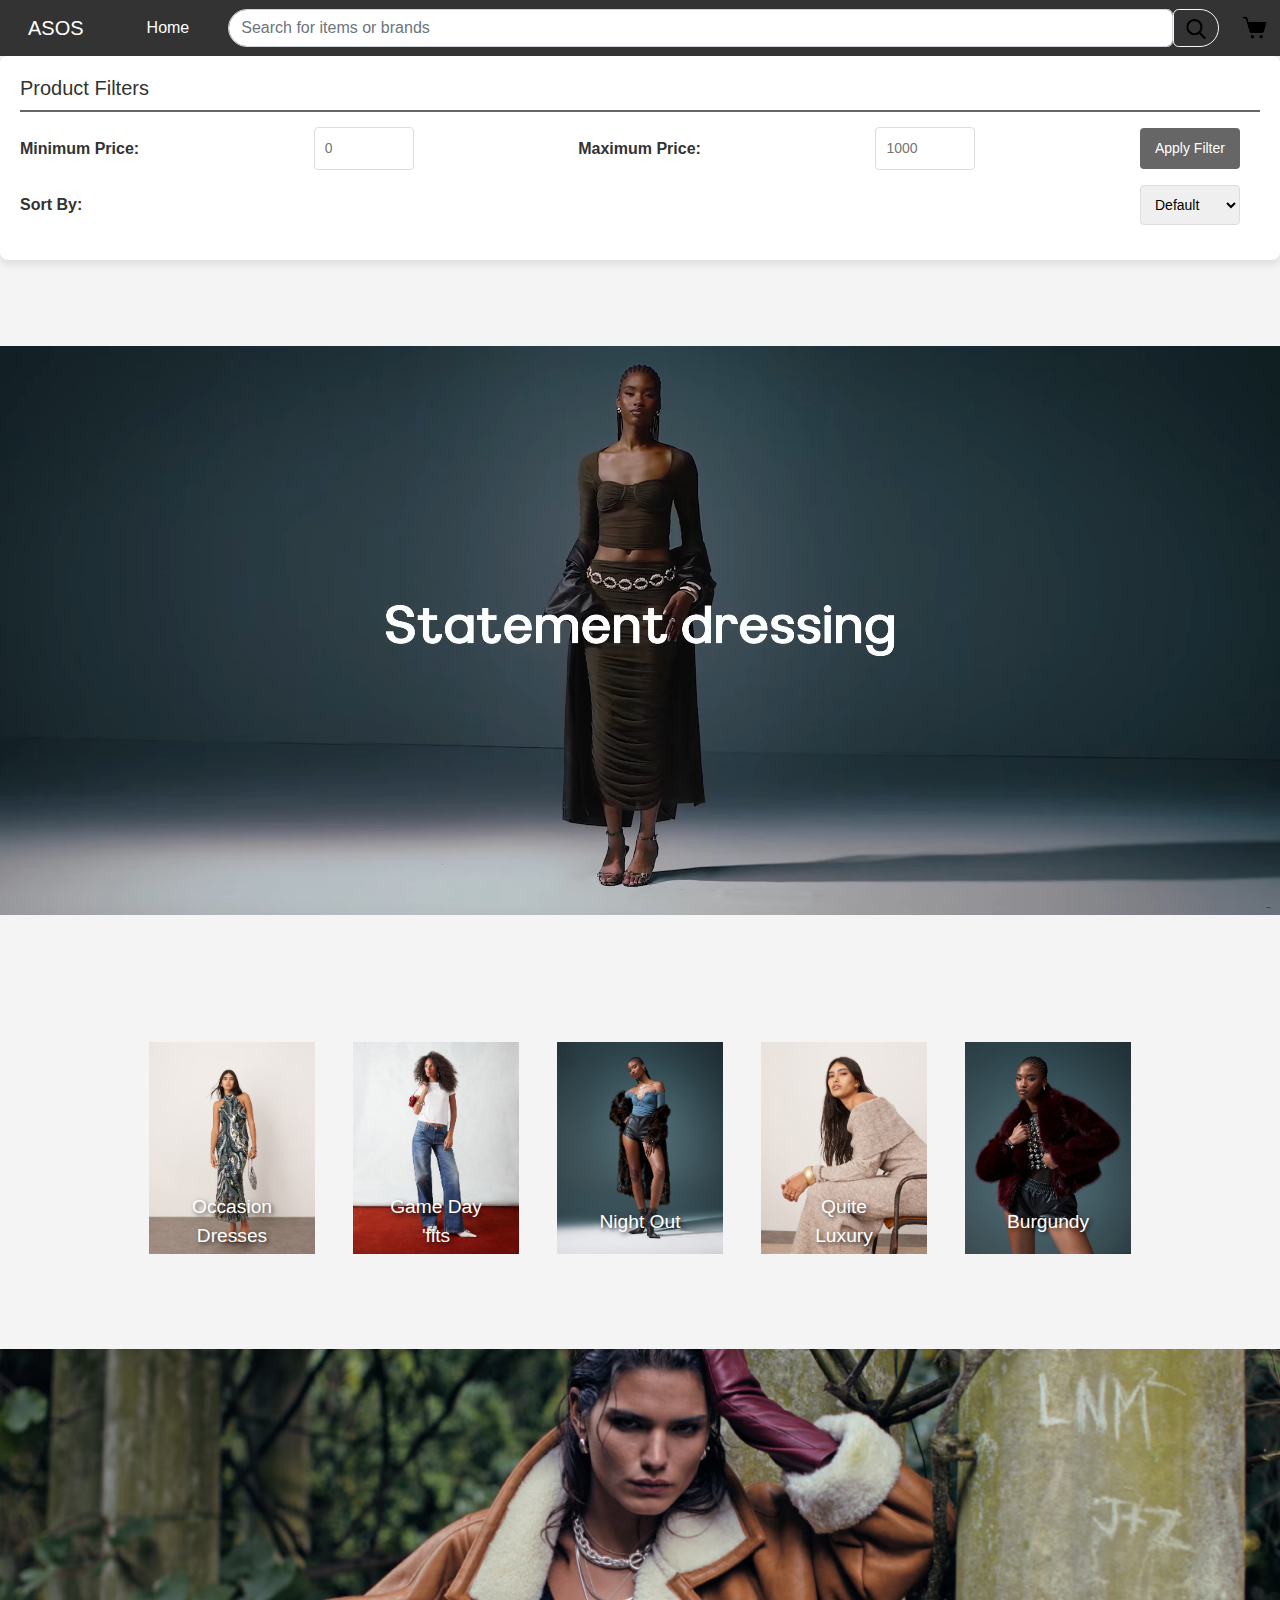
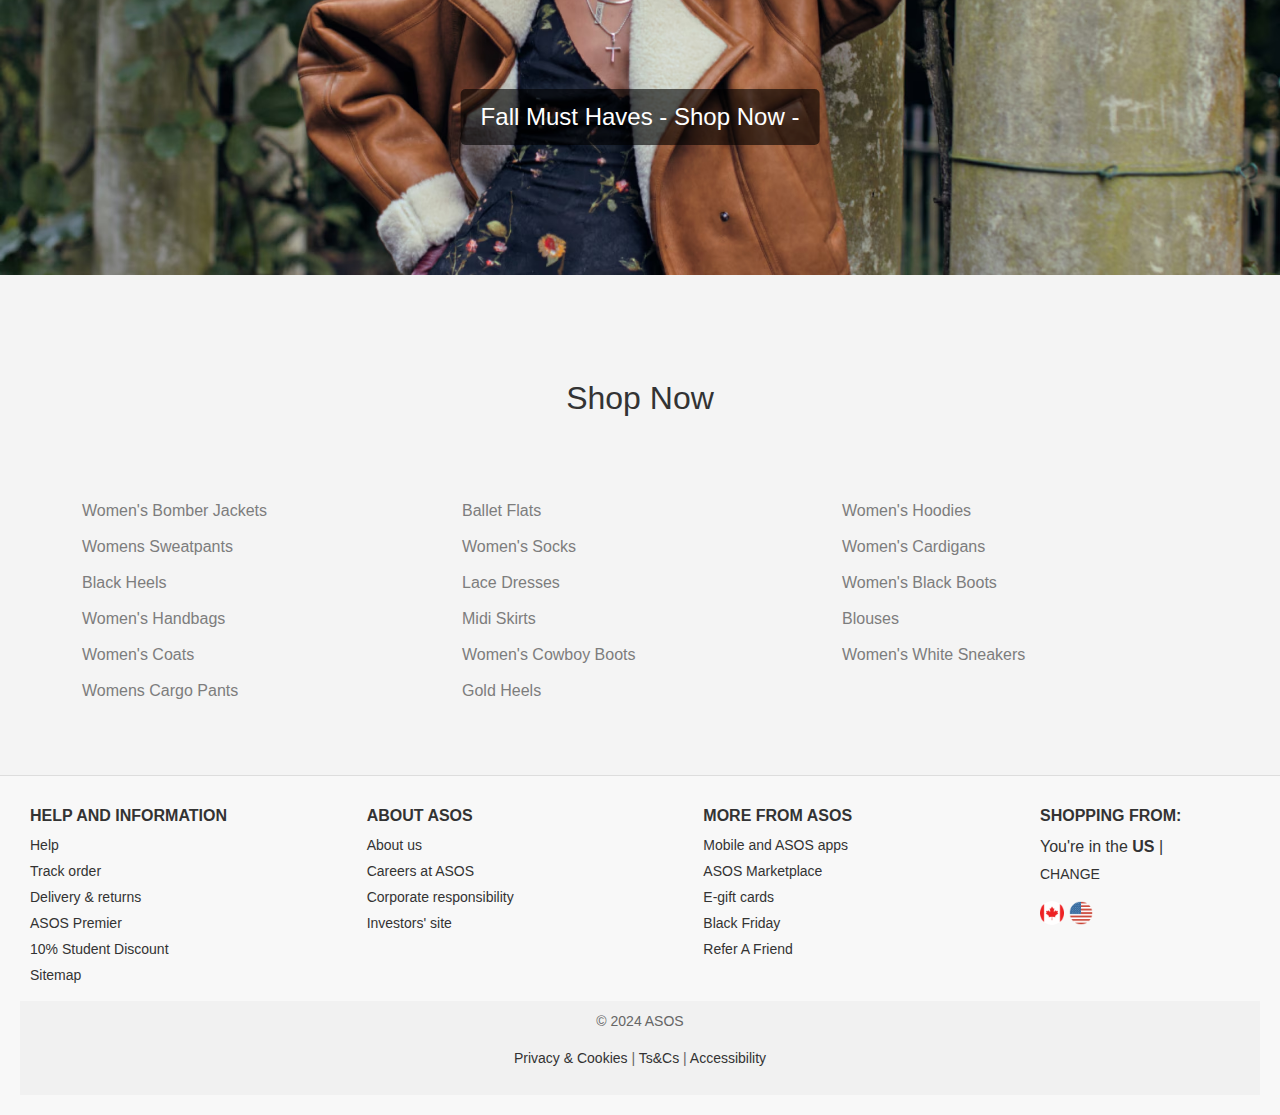
==== index.html @ 6442ac62 "first commit" ====
<!DOCTYPE html>
<html lang="en">

<head>
    <meta charset="UTF-8">
    <meta name="viewport" content="width=device-width, initial-scale=1.0">
    <title>ASOS</title>
    <link rel="stylesheet" href="bootstrap-5.2.3-dist/bootstrap-5.2.3-dist/css/bootstrap.rtl.css">
    <link rel="stylesheet" href="bootstrap-5.2.3-dist/bootstrap-5.2.3-dist/css/bootstrap-grid.rtl.css">
    <link rel="stylesheet" href="bootstrap-5.2.3-dist/bootstrap-5.2.3-dist/css/bootstrap-reboot.rtl.css">
    <link rel="stylesheet" href="bootstrap-5.2.3-dist/bootstrap-5.2.3-dist/css/bootstrap-utilities.rtl.css">
    <link rel="stylesheet" href="assets/css/style.css">
</head>
<body class="home">
    <div class="wrapper">

        <header>
            <nav class="navbar navbar-expand-lg navbar-dark">
                <div class="container-fluid">
                    <a class="navbar-brand" href="#">ASOS</a>
                    <button class="navbar-toggler" type="button" data-bs-toggle="collapse" data-bs-target="#navbarTop" aria-controls="navbarTop" aria-expanded="false" aria-label="Toggle navigation">
                        <span class="navbar-toggler-icon"></span>
                    </button>
                    <div class="collapse navbar-collapse" id="navbarTop">
                        <ul class="navbar-nav me-auto mb-2 mb-lg-0" id="categories-navbar">
                            <li class="nav-item">
                                <a class="nav-link" href="#" onclick="AllProducts('home')">Home</a>
                            </li>
                        </ul>

                        <form class="d-flex mx-3" role="search" style="flex-grow: 1;">
                            <div class="input-group" style="width: 100%;">
                                <input type="search" class="form-control" placeholder="Search for items or brands" aria-label="Search" style="border-top-left-radius: 20px; border-bottom-left-radius: 20px;">
                                <button class="btn btn-outline-light" type="submit" style="border-top-right-radius: 20px; border-bottom-right-radius: 20px;">
                                    <img src="assets/img/search.png" alt="Search" style="width: 20px; height: 20px;">
                                </button>
                            </div>
                        </form>

                        <div class="d-flex align-items-center">
                            <h2 id="counter" class="me-2"></h2>
                            <a href="cart.html" id="cart">
                                <img src="assets/img/icons8-cart-50.png" alt="Icon" style="width: 26px; height: 26px;">
                            </a>
                        </div>
                    </div>
                </div>
            </nav>

            <div class="filters">
                <h3>Product Filters</h3>
                <div class="filter-price">
                    <label for="min-price">Minimum Price:</label>
                    <input type="number" id="min-price" placeholder="0">
                    
                    <label for="max-price">Maximum Price:</label>
                    <input type="number" id="max-price" placeholder="1000">
                    
                    <button onclick="filterByPrice()">Apply Filter</button>
                </div>
                
                <div class="filter-sort">
                    <label for="sort">Sort By:</label>
                    <select id="sort" onchange="sortProducts()">
                        <option value="default">Default</option>
                        <option value="asc">Lowest Price</option>
                        <option value="desc">Highest Price</option>
                    </select>
                </div>
            </div>
        </header>

        <main>
            <div id="products"></div>

            <div id="home-content" style="display: none;">
                <video autoplay muted loop>
                    <source src="assets/Video/_content_POWER TRIP_HP_DT_2880X1280_vlq6xv.webm" type="video/mp4"> 
                </video>

                <div class="container mt-5">
                    <div class="row justify-content-center"> 
                        <div class="col-2 km">
                            <a href="#" target="_blank">
                                <img src="assets/img/ww_occasion.avif" alt="Occasion Dresses" class="img-fluid">
                                <div class="km-text">Occasion Dresses</div>
                            </a>
                        </div>
                        <div class="col-2 km">
                            <a href="#" target="_blank">
                                <img src="assets/img/ww_gameday.avif" alt="Game Day 'fits" class="img-fluid">
                                <div class="km-text">Game Day 'fits</div>
                            </a>
                        </div>
                        <div class="col-2 km">
                            <a href="#" target="_blank">
                                <img src="assets/img/ww_nightout.avif" alt="Night Out" class="img-fluid">
                                <div class="km-text">Night Out</div>
                            </a>
                        </div>
                        <div class="col-2 km">
                            <a href="#" target="_blank">
                                <img src="assets/img/ww_quietluxury.avif" alt="Quite Luxury" class="img-fluid">
                                <div class="km-text">Quite Luxury</div>
                            </a>
                        </div>
                        <div class="col-2 km">
                            <a href="#" target="_blank">
                                <img src="assets/img/burgundy.avif" alt="Burgundy" class="img-fluid">
                                <div class="km-text">Burgundy</div>
                            </a>
                        </div>
                    </div>
                </div>

                <div class="full-width-image">
                    <a href="" target="_blank">
                        <img src="assets/img/thinner-hero.avif" alt="" class="img-fluid">
                        <div class="full-width-image-text">Fall Must Haves<span> - Shop Now -</span></div>
                    </a>
                </div>

                <div class="pm">
                    <div class="container mt-5">
                        <h2 class="text-center shop-title">Shop Now</h2>
                        <div class="row">
                            <div class="col-md-4">
                                <ul class="pmm">
                                    <li><a href="#">Women's Bomber Jackets</a></li>
                                    <li><a href="#">Womens Sweatpants</a></li>
                                    <li><a href="#">Black Heels</a></li>
                                    <li><a href="#">Women's Handbags</a></li>
                                    <li><a href="#">Women's Coats</a></li>
                                    <li><a href="#">Womens Cargo Pants</a></li>
                                </ul>
                            </div>
                            <div class="col-md-4">
                                <ul class="pmm">
                                    <li><a href="#">Ballet Flats</a></li>
                                    <li><a href="#">Women's Socks</a></li>
                                    <li><a href="#">Lace Dresses</a></li>
                                    <li><a href="#">Midi Skirts</a></li>
                                    <li><a href="#">Women's Cowboy Boots</a></li>
                                    <li><a href="#">Gold Heels</a></li> 
                                </ul> 
                            </div>
                            <div class="col-md-4">
                                <ul class="pmm">
                                    <li><a href="#">Women's Hoodies</a></li>
                                    <li><a href="#">Women's Cardigans</a></li>
                                    <li><a href="#">Women's Black Boots</a></li>
                                    <li><a href="#">Blouses</a></li>
                                    <li><a href="#">Women's White Sneakers</a></li>
                                </ul>
                            </div>
                        </div>
                    </div>
                </div>
            </div>
        </main>

        <footer class="footer">
            <div class="footer-section">
                <h3>HELP AND INFORMATION</h3>
                <a href="#">Help</a>
                <a href="#">Track order</a>
                <a href="#">Delivery & returns</a>
                <a href="#">ASOS Premier</a>
                <a href="#">10% Student Discount</a>
                <a href="#">Sitemap</a>
            </div>
            <div class="footer-section">
                <h3>ABOUT ASOS</h3>
                <a href="#">About us</a>
                <a href="#">Careers at ASOS</a>
                <a href="#">Corporate responsibility</a>
                <a href="#">Investors' site</a>
            </div>
            <div class="footer-section">
                <h3>MORE FROM ASOS</h3>
                <a href="#">Mobile and ASOS apps</a>
                <a href="#">ASOS Marketplace</a>
                <a href="#">E-gift cards</a>
                <a href="#">Black Friday</a>
                <a href="#">Refer A Friend</a>
            </div>
            <div class="footer-section">
                <h3>SHOPPING FROM:</h3>
                <p>You're in the <strong>US</strong> | <a href="#">CHANGE</a></p>
                <div class="flags">
                    <img src="assets/img/world.png" alt="Flag" class="flag">
                    <img src="assets/img/circle.png" alt="Flag" class="flag">
                </div>
            </div>
            <div class="footer-bottom">
                <p>&copy; 2024 ASOS</p>
                <p><a href="#">Privacy & Cookies</a> | <a href="#">Ts&Cs</a> | <a href="#">Accessibility</a></p>
            </div>
        </footer>

    </div> 
    
    <script src="https://cdn.jsdelivr.net/npm/@popperjs/core@2.11.7/dist/umd/popper.min.js"></script>
    <script src="https://cdn.jsdelivr.net/npm/bootstrap@5.3.0/dist/js/bootstrap.min.js"></script>
    <script src="assets/js/script.js"></script>
</body>
</html>
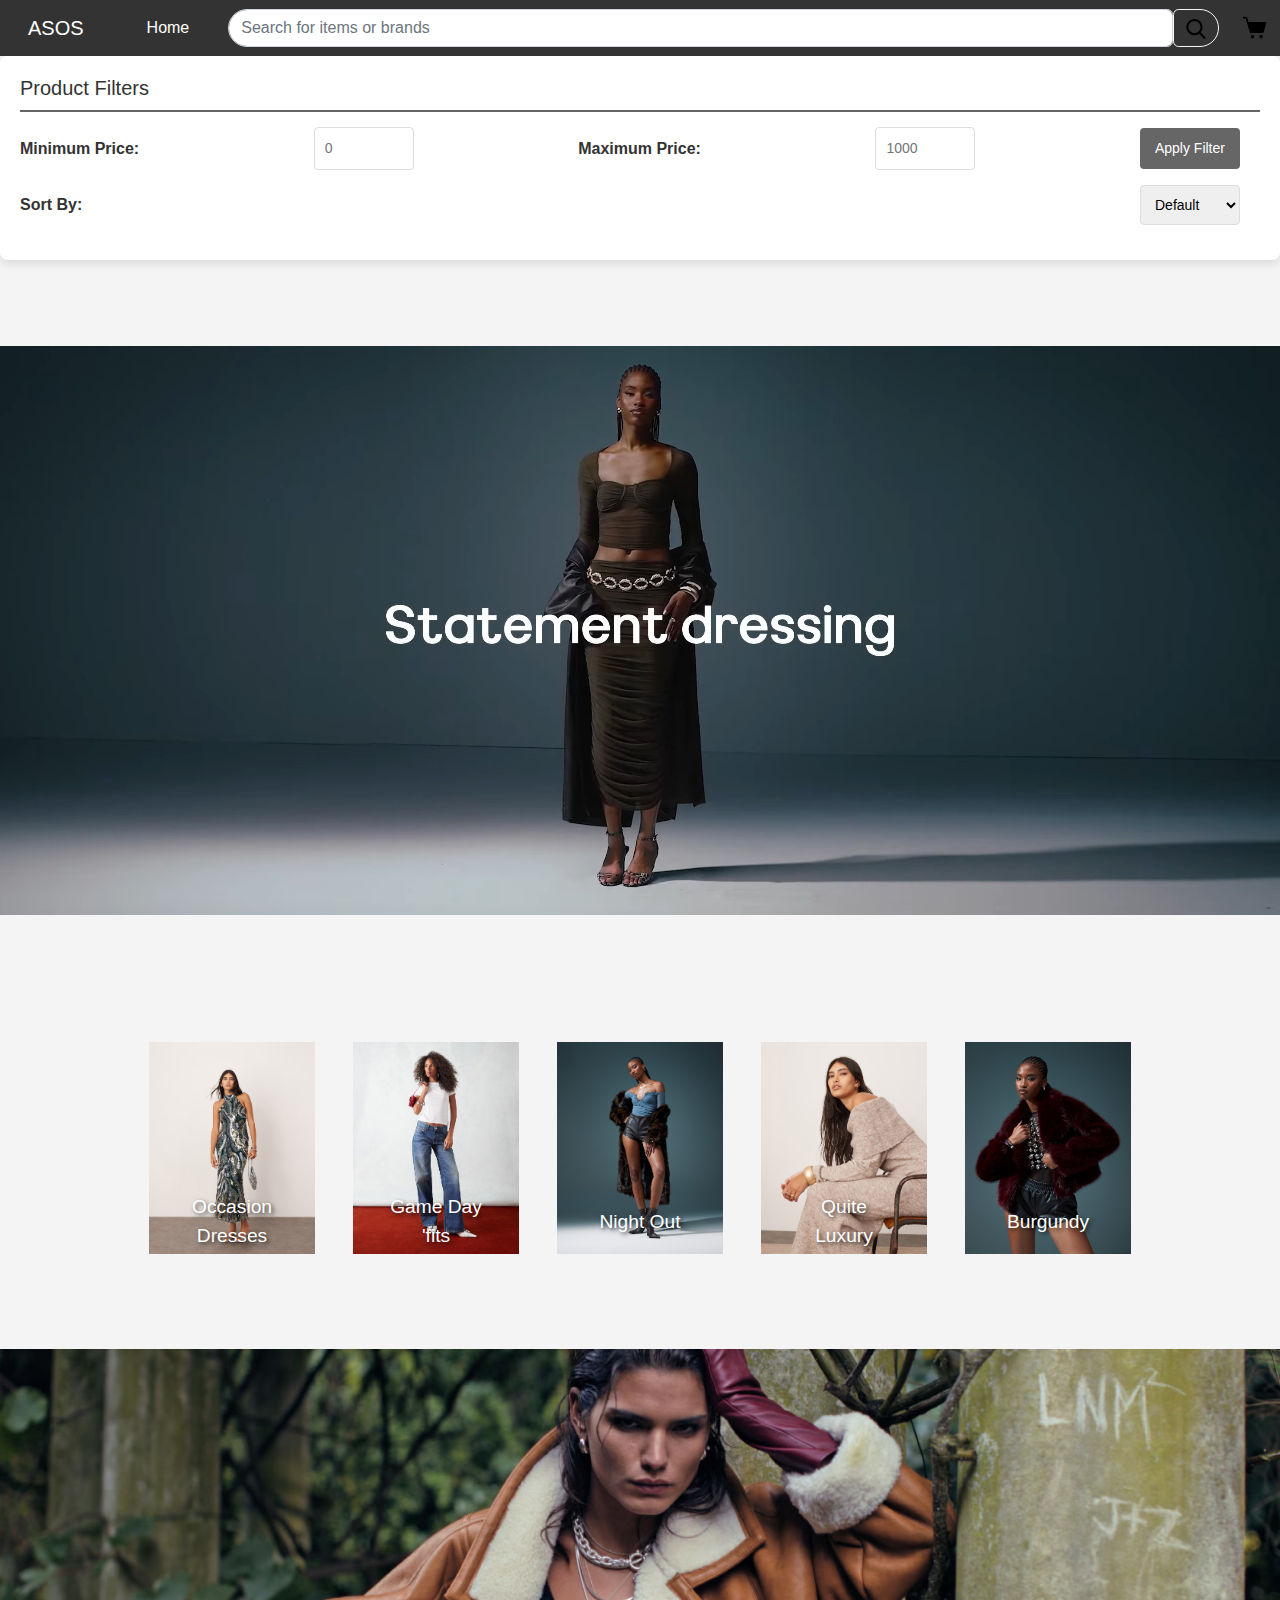
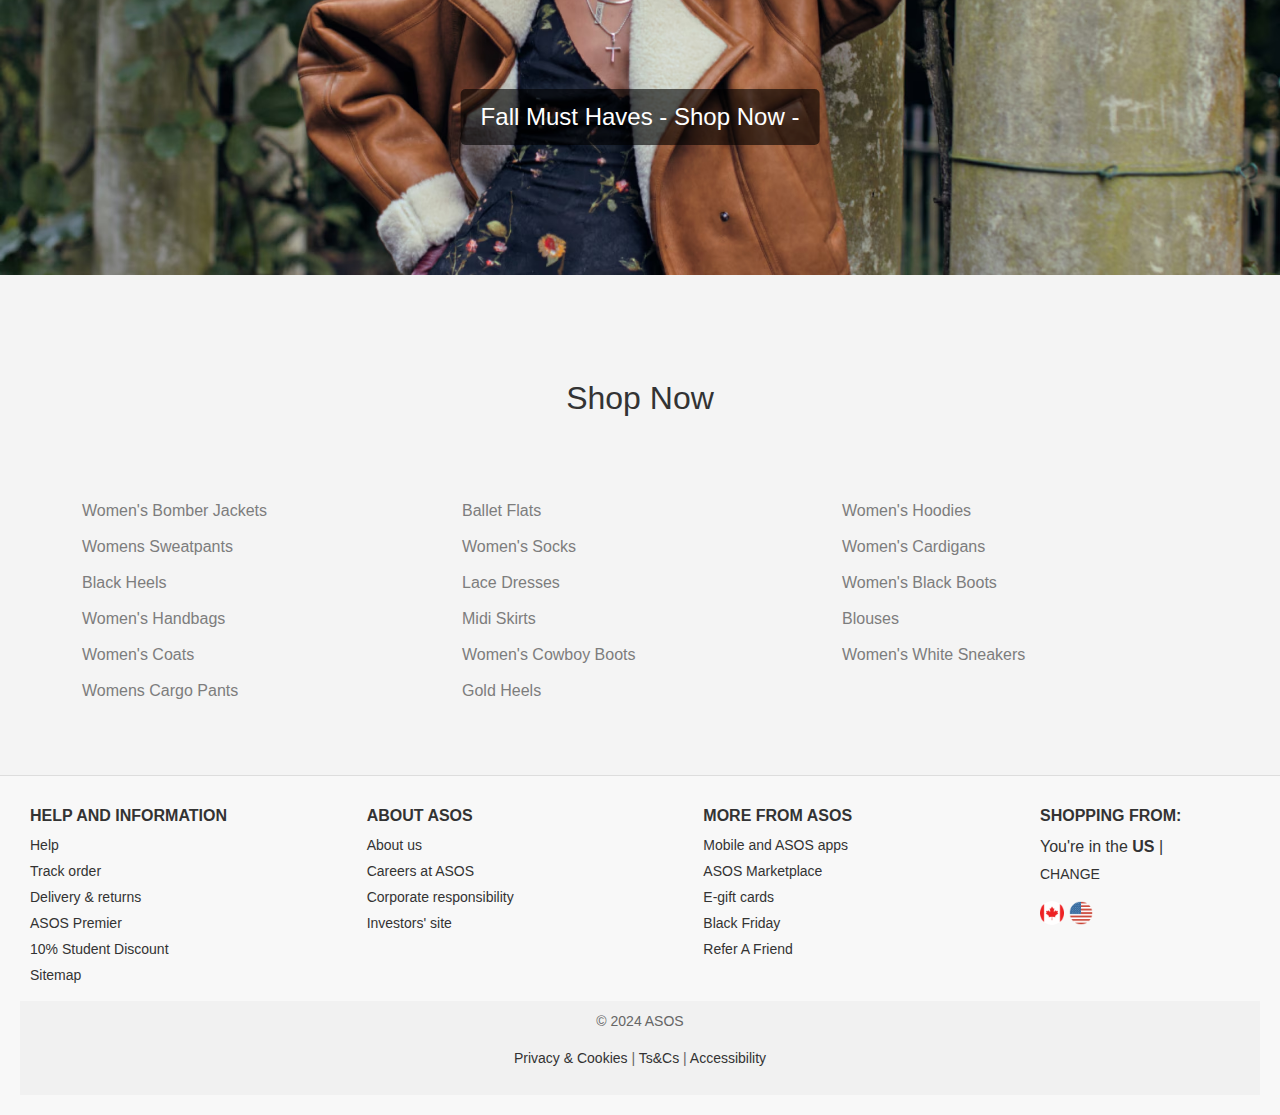
==== commit 8dedbd57: "Fix video file name and path" ====
--- a/index.html
+++ b/index.html
@@ -75,7 +75,7 @@
 
             <div id="home-content" style="display: none;">
                 <video autoplay muted loop>
-                    <source src="assets/Video/_content_POWER TRIP_HP_DT_2880X1280_vlq6xv.webm" type="video/mp4"> 
+                    <source src="assets/Video/power_trip_hp_dt_2880x1280.webm" type="video/mp4"> 
                 </video>
 
                 <div class="container mt-5">
